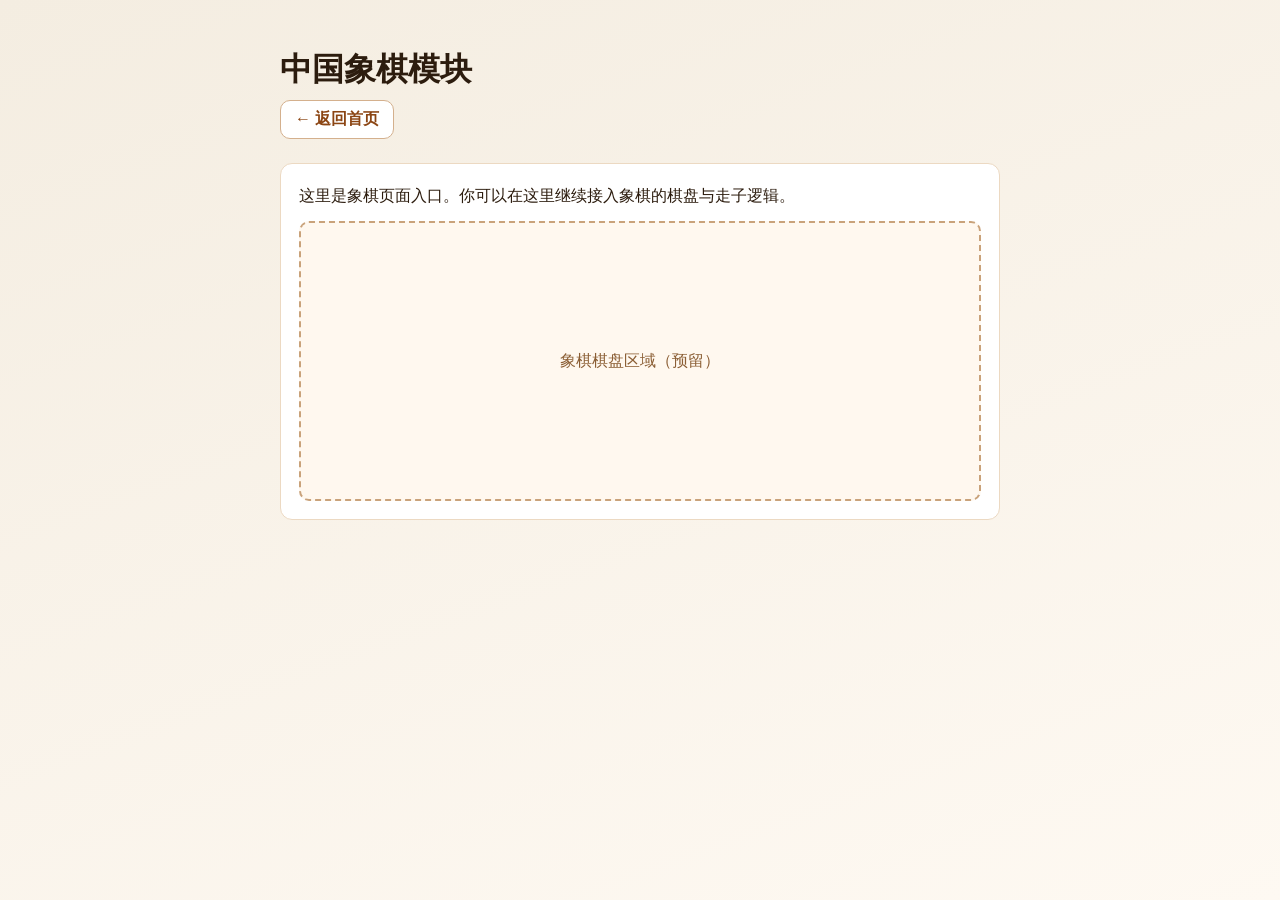
==== chinese-chess.html @ a821d013 "Add home page with Chinese chess and gomoku modules" ====
<!DOCTYPE html>
<html lang="zh-CN">
  <head>
    <meta charset="UTF-8" />
    <meta name="viewport" content="width=device-width, initial-scale=1.0" />
    <title>中国象棋</title>
    <link rel="stylesheet" href="styles.css" />
  </head>
  <body>
    <main class="page">
      <header>
        <h1>中国象棋模块</h1>
        <a class="back-link" href="index.html">← 返回首页</a>
      </header>
      <section class="panel">
        <p>这里是象棋页面入口。你可以在这里继续接入象棋的棋盘与走子逻辑。</p>
        <div class="placeholder">象棋棋盘区域（预留）</div>
      </section>
    </main>
  </body>
</html>
---- styles.css ----
* {
  box-sizing: border-box;
}

body {
  margin: 0;
  min-height: 100vh;
  font-family: "PingFang SC", "Microsoft YaHei", sans-serif;
  background: linear-gradient(160deg, #f4ede1 0%, #fef9f2 100%);
  color: #2c1c0e;
}

main {
  width: min(720px, 92vw);
  margin: 0 auto;
  padding: 48px 0;
}

.home,
.page {
  display: flex;
  flex-direction: column;
  gap: 16px;
}

h1 {
  margin: 0;
}

p {
  margin: 0;
  line-height: 1.7;
}

.button-group {
  display: flex;
  gap: 12px;
  flex-wrap: wrap;
  margin-top: 8px;
}

.game-btn,
.back-link {
  display: inline-flex;
  align-items: center;
  justify-content: center;
  text-decoration: none;
  font-weight: 700;
  border-radius: 10px;
  transition: transform 0.15s ease, box-shadow 0.15s ease;
}

.game-btn {
  padding: 12px 20px;
  background: #8b4513;
  color: #fffdf8;
  box-shadow: 0 6px 14px rgba(139, 69, 19, 0.28);
}

.game-btn:hover,
.back-link:hover {
  transform: translateY(-1px);
}

.back-link {
  margin-top: 8px;
  padding: 8px 14px;
  background: #fff;
  color: #8b4513;
  width: fit-content;
  border: 1px solid #d4b08d;
}

.panel {
  margin-top: 8px;
  background: #fff;
  border-radius: 12px;
  padding: 18px;
  border: 1px solid #ecd9c2;
}

.placeholder {
  margin-top: 12px;
  min-height: 280px;
  border: 2px dashed #c9a27a;
  border-radius: 10px;
  display: grid;
  place-items: center;
  color: #8b5e34;
  background: #fff8ef;
}
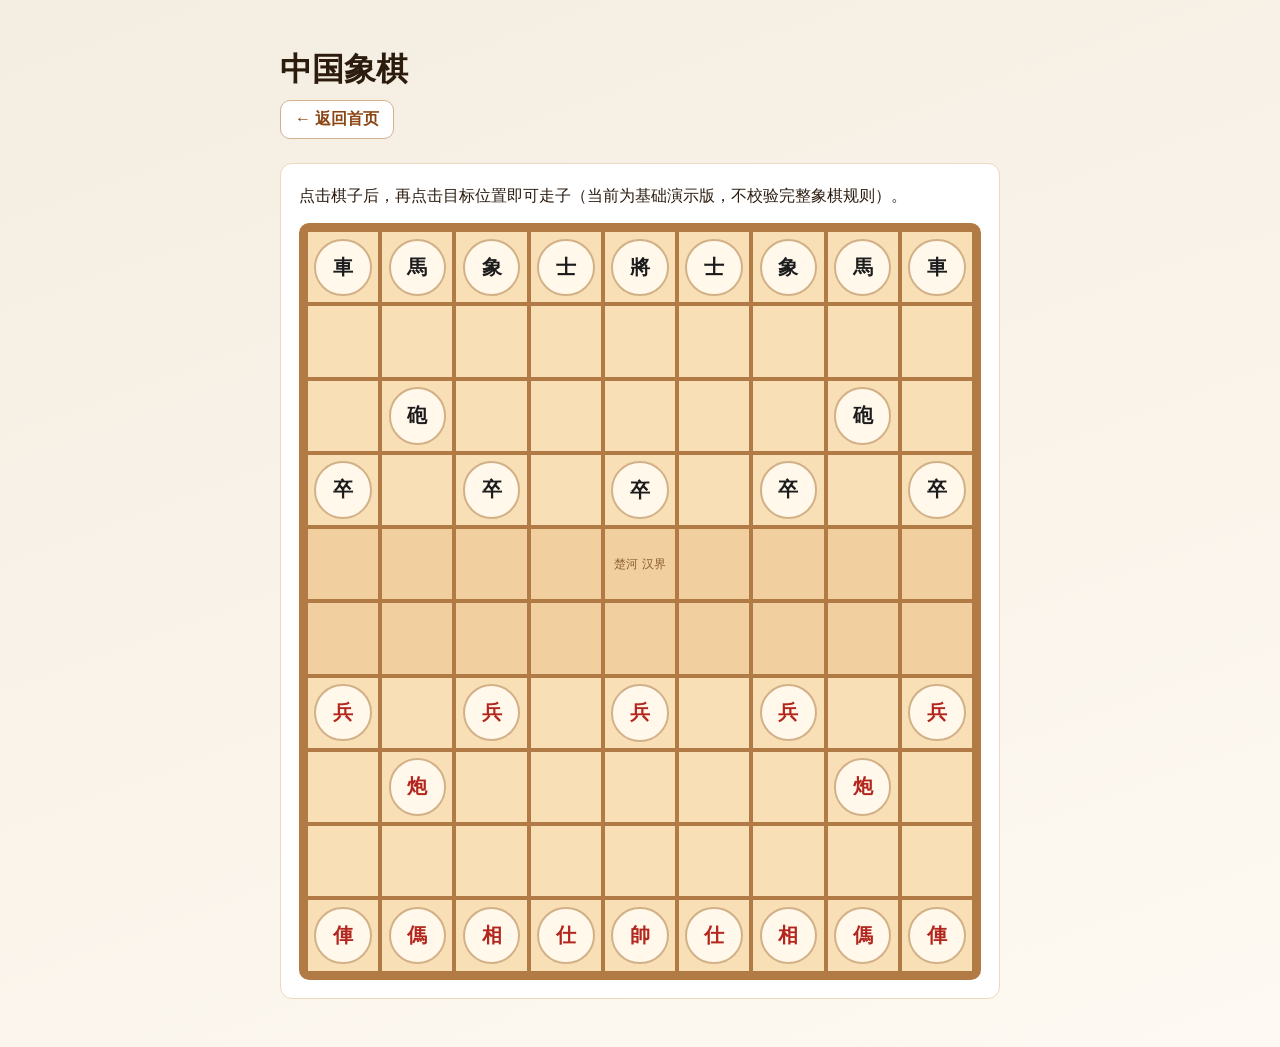
==== commit 9d3c737a: "Implement playable Chinese chess board on module page" ====
--- a/chinese-chess.html
+++ b/chinese-chess.html
@@ -9,13 +9,122 @@
   <body>
     <main class="page">
       <header>
-        <h1>中国象棋模块</h1>
+        <h1>中国象棋</h1>
         <a class="back-link" href="index.html">← 返回首页</a>
       </header>
+
       <section class="panel">
-        <p>这里是象棋页面入口。你可以在这里继续接入象棋的棋盘与走子逻辑。</p>
-        <div class="placeholder">象棋棋盘区域（预留）</div>
+        <p>点击棋子后，再点击目标位置即可走子（当前为基础演示版，不校验完整象棋规则）。</p>
+        <div id="xiangqi-board" class="xiangqi-board" aria-label="中国象棋棋盘"></div>
       </section>
     </main>
+
+    <script>
+      const ROWS = 10;
+      const COLS = 9;
+
+      const initialPieces = [
+        { r: 0, c: 0, t: "車", side: "black" },
+        { r: 0, c: 1, t: "馬", side: "black" },
+        { r: 0, c: 2, t: "象", side: "black" },
+        { r: 0, c: 3, t: "士", side: "black" },
+        { r: 0, c: 4, t: "將", side: "black" },
+        { r: 0, c: 5, t: "士", side: "black" },
+        { r: 0, c: 6, t: "象", side: "black" },
+        { r: 0, c: 7, t: "馬", side: "black" },
+        { r: 0, c: 8, t: "車", side: "black" },
+        { r: 2, c: 1, t: "砲", side: "black" },
+        { r: 2, c: 7, t: "砲", side: "black" },
+        { r: 3, c: 0, t: "卒", side: "black" },
+        { r: 3, c: 2, t: "卒", side: "black" },
+        { r: 3, c: 4, t: "卒", side: "black" },
+        { r: 3, c: 6, t: "卒", side: "black" },
+        { r: 3, c: 8, t: "卒", side: "black" },
+
+        { r: 9, c: 0, t: "俥", side: "red" },
+        { r: 9, c: 1, t: "傌", side: "red" },
+        { r: 9, c: 2, t: "相", side: "red" },
+        { r: 9, c: 3, t: "仕", side: "red" },
+        { r: 9, c: 4, t: "帥", side: "red" },
+        { r: 9, c: 5, t: "仕", side: "red" },
+        { r: 9, c: 6, t: "相", side: "red" },
+        { r: 9, c: 7, t: "傌", side: "red" },
+        { r: 9, c: 8, t: "俥", side: "red" },
+        { r: 7, c: 1, t: "炮", side: "red" },
+        { r: 7, c: 7, t: "炮", side: "red" },
+        { r: 6, c: 0, t: "兵", side: "red" },
+        { r: 6, c: 2, t: "兵", side: "red" },
+        { r: 6, c: 4, t: "兵", side: "red" },
+        { r: 6, c: 6, t: "兵", side: "red" },
+        { r: 6, c: 8, t: "兵", side: "red" },
+      ];
+
+      const board = document.getElementById("xiangqi-board");
+      const state = Array.from({ length: ROWS }, () => Array(COLS).fill(null));
+      let selected = null;
+
+      initialPieces.forEach((p) => {
+        state[p.r][p.c] = { t: p.t, side: p.side };
+      });
+
+      function render() {
+        board.innerHTML = "";
+        for (let r = 0; r < ROWS; r++) {
+          for (let c = 0; c < COLS; c++) {
+            const cell = document.createElement("button");
+            cell.className = "cell";
+            cell.dataset.row = r;
+            cell.dataset.col = c;
+
+            if (r === 4 || r === 5) {
+              cell.classList.add("river");
+              if (r === 4) {
+                cell.textContent = c === 4 ? "楚河 汉界" : "";
+              }
+            }
+
+            const piece = state[r][c];
+            if (piece) {
+              const token = document.createElement("span");
+              token.className = `piece ${piece.side}`;
+              token.textContent = piece.t;
+              cell.appendChild(token);
+            }
+
+            if (selected && selected.r === r && selected.c === c) {
+              cell.classList.add("selected");
+            }
+
+            cell.addEventListener("click", onCellClick);
+            board.appendChild(cell);
+          }
+        }
+      }
+
+      function onCellClick(e) {
+        const r = Number(e.currentTarget.dataset.row);
+        const c = Number(e.currentTarget.dataset.col);
+        const clickedPiece = state[r][c];
+
+        if (!selected) {
+          if (clickedPiece) selected = { r, c };
+          render();
+          return;
+        }
+
+        if (selected.r === r && selected.c === c) {
+          selected = null;
+          render();
+          return;
+        }
+
+        state[r][c] = state[selected.r][selected.c];
+        state[selected.r][selected.c] = null;
+        selected = null;
+        render();
+      }
+
+      render();
+    </script>
   </body>
 </html>
--- a/styles.css
+++ b/styles.css
@@ -89,3 +89,55 @@
   color: #8b5e34;
   background: #fff8ef;
 }
+
+
+.xiangqi-board {
+  margin-top: 14px;
+  display: grid;
+  grid-template-columns: repeat(9, minmax(34px, 1fr));
+  gap: 2px;
+  background: #b27a45;
+  padding: 8px;
+  border-radius: 10px;
+}
+
+.cell {
+  aspect-ratio: 1 / 1;
+  border: 1px solid #b07a47;
+  background: #f8dfb5;
+  color: #8b5e34;
+  font-size: 12px;
+  cursor: pointer;
+  display: grid;
+  place-items: center;
+  padding: 0;
+}
+
+.cell.river {
+  background: #f2cf9f;
+}
+
+.cell.selected {
+  outline: 3px solid #1f6feb;
+  z-index: 1;
+}
+
+.piece {
+  width: 82%;
+  height: 82%;
+  border-radius: 50%;
+  display: grid;
+  place-items: center;
+  font-size: 20px;
+  font-weight: 700;
+  background: #fff8eb;
+  border: 2px solid #d3b188;
+}
+
+.piece.red {
+  color: #b3261e;
+}
+
+.piece.black {
+  color: #1c1c1c;
+}
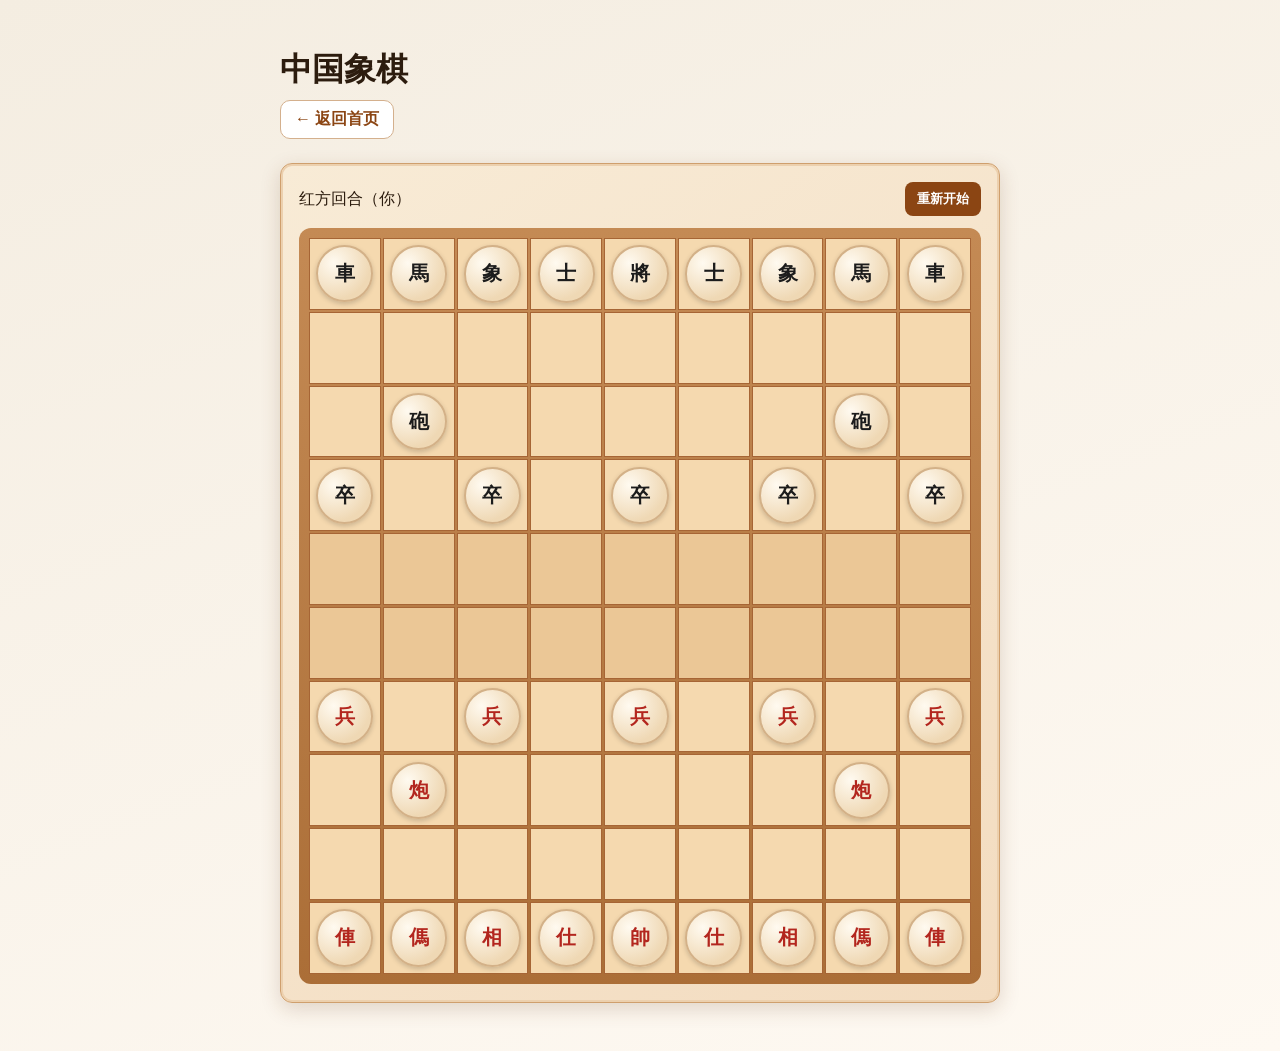
==== commit 94d5f6a5: "Upgrade Xiangqi and Gomoku with polished UI and AI gameplay" ====
--- a/chinese-chess.html
+++ b/chinese-chess.html
@@ -13,118 +13,200 @@
         <a class="back-link" href="index.html">← 返回首页</a>
       </header>
 
-      <section class="panel">
-        <p>点击棋子后，再点击目标位置即可走子（当前为基础演示版，不校验完整象棋规则）。</p>
+      <section class="panel ornate">
+        <div class="game-toolbar">
+          <p id="xq-status">红方回合</p>
+          <button id="xq-restart" class="mini-btn">重新开始</button>
+        </div>
         <div id="xiangqi-board" class="xiangqi-board" aria-label="中国象棋棋盘"></div>
       </section>
     </main>
 
     <script>
-      const ROWS = 10;
-      const COLS = 9;
-
-      const initialPieces = [
-        { r: 0, c: 0, t: "車", side: "black" },
-        { r: 0, c: 1, t: "馬", side: "black" },
-        { r: 0, c: 2, t: "象", side: "black" },
-        { r: 0, c: 3, t: "士", side: "black" },
-        { r: 0, c: 4, t: "將", side: "black" },
-        { r: 0, c: 5, t: "士", side: "black" },
-        { r: 0, c: 6, t: "象", side: "black" },
-        { r: 0, c: 7, t: "馬", side: "black" },
-        { r: 0, c: 8, t: "車", side: "black" },
-        { r: 2, c: 1, t: "砲", side: "black" },
-        { r: 2, c: 7, t: "砲", side: "black" },
-        { r: 3, c: 0, t: "卒", side: "black" },
-        { r: 3, c: 2, t: "卒", side: "black" },
-        { r: 3, c: 4, t: "卒", side: "black" },
-        { r: 3, c: 6, t: "卒", side: "black" },
-        { r: 3, c: 8, t: "卒", side: "black" },
-
-        { r: 9, c: 0, t: "俥", side: "red" },
-        { r: 9, c: 1, t: "傌", side: "red" },
-        { r: 9, c: 2, t: "相", side: "red" },
-        { r: 9, c: 3, t: "仕", side: "red" },
-        { r: 9, c: 4, t: "帥", side: "red" },
-        { r: 9, c: 5, t: "仕", side: "red" },
-        { r: 9, c: 6, t: "相", side: "red" },
-        { r: 9, c: 7, t: "傌", side: "red" },
-        { r: 9, c: 8, t: "俥", side: "red" },
-        { r: 7, c: 1, t: "炮", side: "red" },
-        { r: 7, c: 7, t: "炮", side: "red" },
-        { r: 6, c: 0, t: "兵", side: "red" },
-        { r: 6, c: 2, t: "兵", side: "red" },
-        { r: 6, c: 4, t: "兵", side: "red" },
-        { r: 6, c: 6, t: "兵", side: "red" },
-        { r: 6, c: 8, t: "兵", side: "red" },
+      const ROWS = 10, COLS = 9;
+      const statusEl = document.getElementById("xq-status");
+      const boardEl = document.getElementById("xiangqi-board");
+      const restartBtn = document.getElementById("xq-restart");
+
+      const initial = [
+        ["br", "bn", "bb", "ba", "bk", "ba", "bb", "bn", "br"],
+        [null, null, null, null, null, null, null, null, null],
+        [null, "bc", null, null, null, null, null, "bc", null],
+        ["bp", null, "bp", null, "bp", null, "bp", null, "bp"],
+        [null, null, null, null, null, null, null, null, null],
+        [null, null, null, null, null, null, null, null, null],
+        ["rp", null, "rp", null, "rp", null, "rp", null, "rp"],
+        [null, "rc", null, null, null, null, null, "rc", null],
+        [null, null, null, null, null, null, null, null, null],
+        ["rr", "rn", "rb", "ra", "rk", "ra", "rb", "rn", "rr"],
       ];
-
-      const board = document.getElementById("xiangqi-board");
-      const state = Array.from({ length: ROWS }, () => Array(COLS).fill(null));
-      let selected = null;
-
-      initialPieces.forEach((p) => {
-        state[p.r][p.c] = { t: p.t, side: p.side };
-      });
+      const labels = { r: "俥", n: "傌", b: "相", a: "仕", k: "帥", c: "炮", p: "兵", br: "車", bn: "馬", bb: "象", ba: "士", bk: "將", bc: "砲", bp: "卒" };
+      let board, turn, selected, winner;
+
+      const clone = (b) => b.map((r) => r.slice());
+      const inBounds = (r, c) => r >= 0 && r < 10 && c >= 0 && c < 9;
+      const sideOf = (p) => (p ? p[0] : null);
+      const typeOf = (p) => (p ? p[1] : null);
+
+      function reset() { board = clone(initial); turn = "r"; selected = null; winner = null; render(); }
+      restartBtn.onclick = reset;
+
+      function palace(side) { return side === "r" ? { rs: 7, re: 9, cs: 3, ce: 5 } : { rs: 0, re: 2, cs: 3, ce: 5 }; }
+      function inPalace(side, r, c) { const p = palace(side); return r >= p.rs && r <= p.re && c >= p.cs && c <= p.ce; }
+
+      function clearPath(fr, fc, tr, tc, b) {
+        const dr = Math.sign(tr - fr), dc = Math.sign(tc - fc);
+        let r = fr + dr, c = fc + dc;
+        while (r !== tr || c !== tc) { if (b[r][c]) return false; r += dr; c += dc; }
+        return true;
+      }
+      function countPath(fr, fc, tr, tc, b) {
+        const dr = Math.sign(tr - fr), dc = Math.sign(tc - fc);
+        let r = fr + dr, c = fc + dc, n = 0;
+        while (r !== tr || c !== tc) { if (b[r][c]) n++; r += dr; c += dc; }
+        return n;
+      }
+
+      function pseudoLegal(fr, fc, tr, tc, b) {
+        if (!inBounds(tr, tc) || (fr === tr && fc === tc)) return false;
+        const p = b[fr][fc], t = b[tr][tc]; if (!p) return false;
+        const s = sideOf(p), ty = typeOf(p);
+        if (t && sideOf(t) === s) return false;
+        const dr = tr - fr, dc = tc - fc, adr = Math.abs(dr), adc = Math.abs(dc);
+
+        if (ty === "r") return (fr === tr || fc === tc) && clearPath(fr, fc, tr, tc, b);
+        if (ty === "n") {
+          if (!(adr === 2 && adc === 1) && !(adr === 1 && adc === 2)) return false;
+          const leg = adr === 2 ? [fr + dr / 2, fc] : [fr, fc + dc / 2];
+          return !b[leg[0]][leg[1]];
+        }
+        if (ty === "b") {
+          if (!(adr === 2 && adc === 2)) return false;
+          if (s === "r" && tr < 5) return false;
+          if (s === "b" && tr > 4) return false;
+          return !b[fr + dr / 2][fc + dc / 2];
+        }
+        if (ty === "a") return adr === 1 && adc === 1 && inPalace(s, tr, tc);
+        if (ty === "k") {
+          if (!inPalace(s, tr, tc)) return false;
+          return adr + adc === 1;
+        }
+        if (ty === "c") {
+          if (!(fr === tr || fc === tc)) return false;
+          const n = countPath(fr, fc, tr, tc, b);
+          return t ? n === 1 : n === 0;
+        }
+        if (ty === "p") {
+          const forward = s === "r" ? -1 : 1;
+          const crossed = s === "r" ? fr <= 4 : fr >= 5;
+          if (dr === forward && dc === 0) return true;
+          if (crossed && dr === 0 && adc === 1) return true;
+          return false;
+        }
+        return false;
+      }
+
+      function generalsFace(b) {
+        let rk, bk;
+        for (let r = 0; r < 10; r++) for (let c = 0; c < 9; c++) {
+          if (b[r][c] === "rk") rk = [r, c];
+          if (b[r][c] === "bk") bk = [r, c];
+        }
+        if (!rk || !bk || rk[1] !== bk[1]) return false;
+        const c = rk[1], [s, e] = rk[0] < bk[0] ? [rk[0] + 1, bk[0]] : [bk[0] + 1, rk[0]];
+        for (let r = s; r < e; r++) if (b[r][c]) return false;
+        return true;
+      }
+
+      function inCheck(side, b) {
+        let kr = -1, kc = -1;
+        for (let r = 0; r < 10; r++) for (let c = 0; c < 9; c++) if (b[r][c] === side + "k") { kr = r; kc = c; }
+        if (kr < 0) return true;
+        const enemy = side === "r" ? "b" : "r";
+        for (let r = 0; r < 10; r++) for (let c = 0; c < 9; c++) {
+          if (b[r][c] && sideOf(b[r][c]) === enemy && pseudoLegal(r, c, kr, kc, b)) return true;
+        }
+        return generalsFace(b);
+      }
+
+      function legalMove(fr, fc, tr, tc, side, b) {
+        if (!pseudoLegal(fr, fc, tr, tc, b)) return false;
+        const nb = clone(b); nb[tr][tc] = nb[fr][fc]; nb[fr][fc] = null;
+        if (generalsFace(nb)) return false;
+        return !inCheck(side, nb);
+      }
+
+      function allMoves(side, b) {
+        const moves = [];
+        for (let fr = 0; fr < 10; fr++) for (let fc = 0; fc < 9; fc++) {
+          if (!b[fr][fc] || sideOf(b[fr][fc]) !== side) continue;
+          for (let tr = 0; tr < 10; tr++) for (let tc = 0; tc < 9; tc++) if (legalMove(fr, fc, tr, tc, side, b)) moves.push([fr, fc, tr, tc]);
+        }
+        return moves;
+      }
+
+      function evaluate(b) {
+        const val = { k: 10000, r: 500, n: 300, b: 120, a: 120, c: 280, p: 90 };
+        let s = 0;
+        for (let r = 0; r < 10; r++) for (let c = 0; c < 9; c++) {
+          const p = b[r][c]; if (!p) continue;
+          const sign = sideOf(p) === "b" ? 1 : -1;
+          s += sign * val[typeOf(p)];
+        }
+        return s;
+      }
+
+      function botMove() {
+        if (turn !== "b" || winner) return;
+        const moves = allMoves("b", board);
+        if (!moves.length) { winner = inCheck("b", board) ? "红方胜（将死）" : "和棋（困毙）"; render(); return; }
+        let best = null, bestScore = -Infinity;
+        for (const m of moves) {
+          const nb = clone(board); nb[m[2]][m[3]] = nb[m[0]][m[1]]; nb[m[0]][m[1]] = null;
+          const score = evaluate(nb) + Math.random() * 5;
+          if (score > bestScore) { bestScore = score; best = m; }
+        }
+        board[best[2]][best[3]] = board[best[0]][best[1]]; board[best[0]][best[1]] = null;
+        turn = "r";
+        if (!allMoves("r", board).length) winner = inCheck("r", board) ? "黑方胜（将死）" : "和棋（困毙）";
+        render();
+      }
+
+      function clickCell(e) {
+        if (winner || turn !== "r") return;
+        const r = +e.currentTarget.dataset.r, c = +e.currentTarget.dataset.c;
+        const p = board[r][c];
+        if (!selected) { if (p && sideOf(p) === "r") selected = [r, c]; render(); return; }
+        const [sr, sc] = selected;
+        if (p && sideOf(p) === "r") { selected = [r, c]; render(); return; }
+        if (legalMove(sr, sc, r, c, "r", board)) {
+          board[r][c] = board[sr][sc]; board[sr][sc] = null; selected = null; turn = "b";
+          if (!allMoves("b", board).length) winner = inCheck("b", board) ? "红方胜（将死）" : "和棋（困毙）";
+          render();
+          setTimeout(botMove, 300);
+        }
+      }
 
       function render() {
-        board.innerHTML = "";
-        for (let r = 0; r < ROWS; r++) {
-          for (let c = 0; c < COLS; c++) {
-            const cell = document.createElement("button");
-            cell.className = "cell";
-            cell.dataset.row = r;
-            cell.dataset.col = c;
-
-            if (r === 4 || r === 5) {
-              cell.classList.add("river");
-              if (r === 4) {
-                cell.textContent = c === 4 ? "楚河 汉界" : "";
-              }
-            }
-
-            const piece = state[r][c];
-            if (piece) {
-              const token = document.createElement("span");
-              token.className = `piece ${piece.side}`;
-              token.textContent = piece.t;
-              cell.appendChild(token);
-            }
-
-            if (selected && selected.r === r && selected.c === c) {
-              cell.classList.add("selected");
-            }
-
-            cell.addEventListener("click", onCellClick);
-            board.appendChild(cell);
+        boardEl.innerHTML = "";
+        for (let r = 0; r < 10; r++) for (let c = 0; c < 9; c++) {
+          const cell = document.createElement("button");
+          cell.className = "cell" + ((r === 4 || r === 5) ? " river" : "") + (selected && selected[0] === r && selected[1] === c ? " selected" : "");
+          cell.dataset.r = r; cell.dataset.c = c;
+          const p = board[r][c];
+          if (p) {
+            const span = document.createElement("span");
+            span.className = `piece ${sideOf(p) === "r" ? "red" : "black"}`;
+            span.textContent = labels[p] || labels[typeOf(p)];
+            cell.appendChild(span);
           }
-        }
-      }
-
-      function onCellClick(e) {
-        const r = Number(e.currentTarget.dataset.row);
-        const c = Number(e.currentTarget.dataset.col);
-        const clickedPiece = state[r][c];
-
-        if (!selected) {
-          if (clickedPiece) selected = { r, c };
-          render();
-          return;
-        }
-
-        if (selected.r === r && selected.c === c) {
-          selected = null;
-          render();
-          return;
-        }
-
-        state[r][c] = state[selected.r][selected.c];
-        state[selected.r][selected.c] = null;
-        selected = null;
-        render();
-      }
-
-      render();
+          cell.onclick = clickCell;
+          boardEl.appendChild(cell);
+        }
+        if (winner) statusEl.textContent = winner;
+        else statusEl.textContent = turn === "r" ? "红方回合（你）" : "黑方回合（AI）";
+      }
+      reset();
     </script>
   </body>
 </html>
--- a/styles.css
+++ b/styles.css
@@ -141,3 +141,75 @@
 .piece.black {
   color: #1c1c1c;
 }
+
+
+.ornate {
+  background: linear-gradient(145deg, #f8ebd6, #f3dcc0);
+  border: 1px solid #cf9f6d;
+  box-shadow: inset 0 0 0 2px #ecd0ae, 0 6px 20px rgba(98, 56, 20, 0.18);
+}
+
+.game-toolbar {
+  display: flex;
+  justify-content: space-between;
+  align-items: center;
+  gap: 12px;
+  margin-bottom: 12px;
+}
+
+.mini-btn {
+  border: 0;
+  border-radius: 8px;
+  background: #8b4513;
+  color: #fff;
+  padding: 8px 12px;
+  cursor: pointer;
+  font-weight: 700;
+}
+
+.xiangqi-board {
+  margin-top: 8px;
+  display: grid;
+  grid-template-columns: repeat(9, minmax(34px, 1fr));
+  gap: 2px;
+  background: linear-gradient(180deg, #c48a54, #ab6e37);
+  padding: 10px;
+  border-radius: 12px;
+}
+
+.cell { background: #f5d9af; border: 1px solid #a66535; }
+.cell.river { background: #ebc796; }
+.cell.selected { outline: 3px solid #1177ff; }
+
+.piece {
+  background: radial-gradient(circle at 30% 30%, #fffaf0, #efd8b4 70%);
+  box-shadow: 0 2px 5px rgba(0,0,0,.18);
+}
+
+.gomoku-board {
+  display: grid;
+  grid-template-columns: repeat(15, minmax(22px, 1fr));
+  gap: 1px;
+  background: #a56b38;
+  padding: 8px;
+  border-radius: 10px;
+}
+
+.gm-cell {
+  aspect-ratio: 1;
+  border: 0;
+  background: #e8bf84;
+  display: grid;
+  place-items: center;
+  padding: 0;
+}
+
+.gm-piece {
+  width: 82%;
+  height: 82%;
+  border-radius: 50%;
+  box-shadow: 0 2px 5px rgba(0,0,0,.35);
+}
+
+.gm-piece.black { background: radial-gradient(circle at 30% 30%, #666, #111 70%); }
+.gm-piece.white { background: radial-gradient(circle at 30% 30%, #fff, #ddd 70%); border: 1px solid #bbb; }
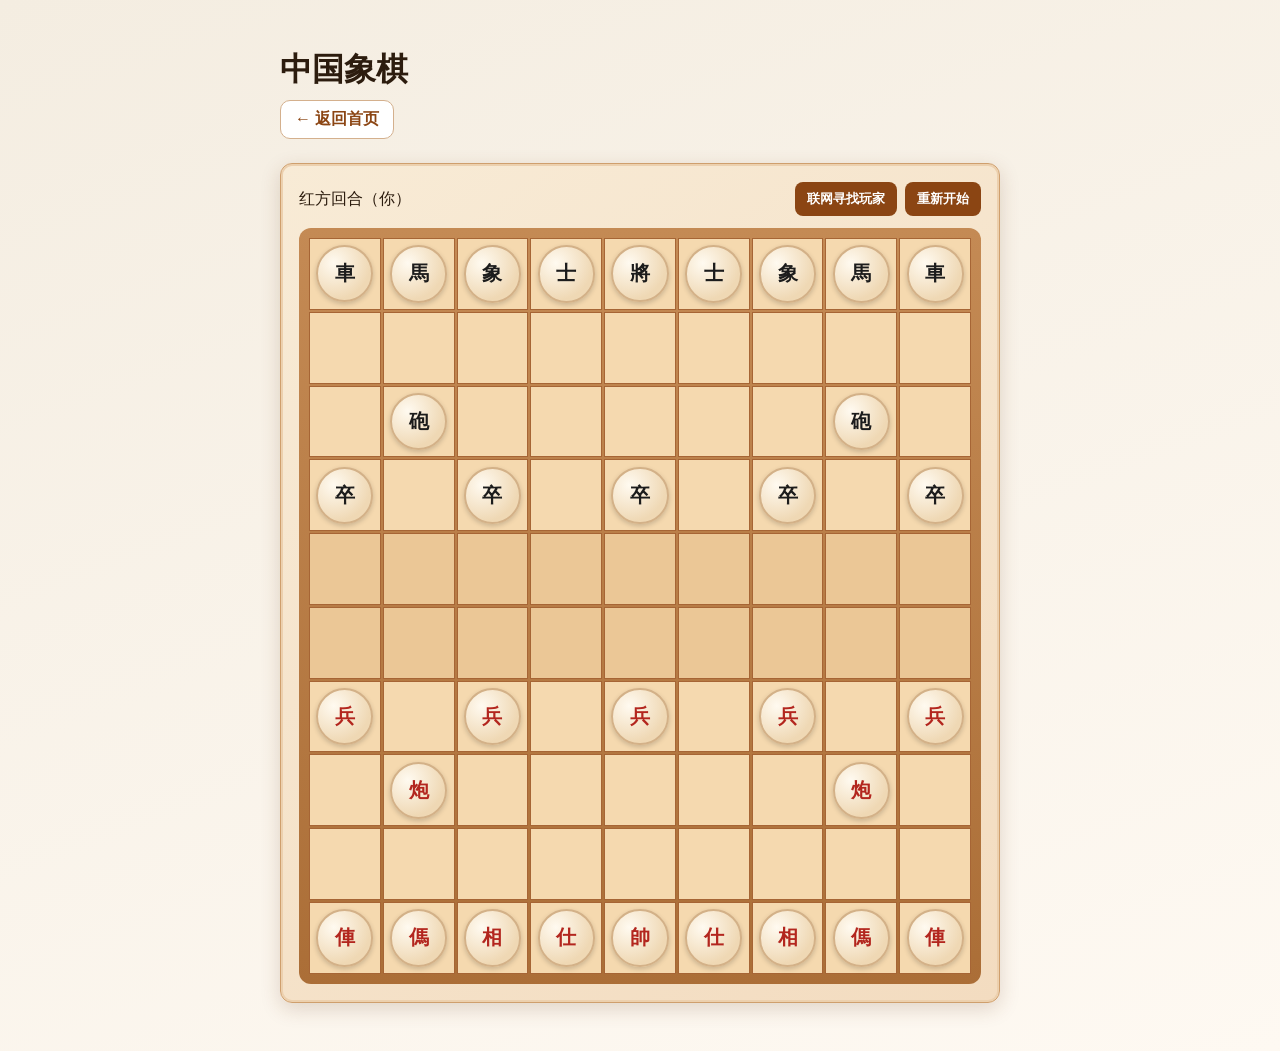
==== commit de29523a: "Add online matchmaking flow UI to Xiangqi and Gomoku" ====
--- a/chinese-chess.html
+++ b/chinese-chess.html
@@ -16,7 +16,10 @@
       <section class="panel ornate">
         <div class="game-toolbar">
           <p id="xq-status">红方回合</p>
-          <button id="xq-restart" class="mini-btn">重新开始</button>
+          <div class="toolbar-actions">
+            <button id="xq-find" class="mini-btn">联网寻找玩家</button>
+            <button id="xq-restart" class="mini-btn">重新开始</button>
+          </div>
         </div>
         <div id="xiangqi-board" class="xiangqi-board" aria-label="中国象棋棋盘"></div>
       </section>
@@ -27,6 +30,7 @@
       const statusEl = document.getElementById("xq-status");
       const boardEl = document.getElementById("xiangqi-board");
       const restartBtn = document.getElementById("xq-restart");
+      const findBtn = document.getElementById("xq-find");
 
       const initial = [
         ["br", "bn", "bb", "ba", "bk", "ba", "bb", "bn", "br"],
@@ -42,6 +46,8 @@
       ];
       const labels = { r: "俥", n: "傌", b: "相", a: "仕", k: "帥", c: "炮", p: "兵", br: "車", bn: "馬", bb: "象", ba: "士", bk: "將", bc: "砲", bp: "卒" };
       let board, turn, selected, winner;
+      let onlineMode = false;
+      let mySide = "r";
 
       const clone = (b) => b.map((r) => r.slice());
       const inBounds = (r, c) => r >= 0 && r < 10 && c >= 0 && c < 9;
@@ -50,6 +56,47 @@
 
       function reset() { board = clone(initial); turn = "r"; selected = null; winner = null; render(); }
       restartBtn.onclick = reset;
+
+      findBtn.onclick = () => {
+        findBtn.disabled = true;
+        findBtn.textContent = "正在寻找…";
+        statusEl.textContent = "正在互联网匹配玩家…";
+        const wait = 1200 + Math.floor(Math.random() * 1200);
+        setTimeout(() => {
+          const ok = confirm("已匹配到玩家，是否开始对战？");
+          findBtn.disabled = false;
+          findBtn.textContent = "联网寻找玩家";
+          if (!ok) {
+            statusEl.textContent = "已取消匹配";
+            return;
+          }
+          onlineMode = true;
+          mySide = Math.random() > 0.5 ? "r" : "b";
+          reset();
+          statusEl.textContent = mySide === "r" ? "已联机：你执红，对手执黑" : "已联机：你执黑，对手执红";
+          if (turn !== mySide) setTimeout(botMove, 1200 + Math.floor(Math.random() * 800));
+        }, wait);
+      };
+
+      let audioCtx = null;
+      function playMoveSound(isCapture = false) {
+        try {
+          if (!audioCtx) audioCtx = new (window.AudioContext || window.webkitAudioContext)();
+          const now = audioCtx.currentTime;
+          const osc = audioCtx.createOscillator();
+          const gain = audioCtx.createGain();
+          osc.type = "triangle";
+          osc.frequency.setValueAtTime(isCapture ? 520 : 420, now);
+          osc.frequency.exponentialRampToValueAtTime(isCapture ? 380 : 300, now + 0.08);
+          gain.gain.setValueAtTime(0.0001, now);
+          gain.gain.exponentialRampToValueAtTime(0.18, now + 0.01);
+          gain.gain.exponentialRampToValueAtTime(0.0001, now + 0.14);
+          osc.connect(gain);
+          gain.connect(audioCtx.destination);
+          osc.start(now);
+          osc.stop(now + 0.15);
+        } catch (e) {}
+      }
 
       function palace(side) { return side === "r" ? { rs: 7, re: 9, cs: 3, ce: 5 } : { rs: 0, re: 2, cs: 3, ce: 5 }; }
       function inPalace(side, r, c) { const p = palace(side); return r >= p.rs && r <= p.re && c >= p.cs && c <= p.ce; }
@@ -157,7 +204,9 @@
       }
 
       function botMove() {
-        if (turn !== "b" || winner) return;
+        if (winner) return;
+        if (onlineMode && turn !== (mySide === "r" ? "b" : "r")) return;
+        if (!onlineMode && turn !== "b") return;
         const moves = allMoves("b", board);
         if (!moves.length) { winner = inCheck("b", board) ? "红方胜（将死）" : "和棋（困毙）"; render(); return; }
         let best = null, bestScore = -Infinity;
@@ -166,24 +215,31 @@
           const score = evaluate(nb) + Math.random() * 5;
           if (score > bestScore) { bestScore = score; best = m; }
         }
+        const isCapture = !!board[best[2]][best[3]];
         board[best[2]][best[3]] = board[best[0]][best[1]]; board[best[0]][best[1]] = null;
+        playMoveSound(isCapture);
         turn = "r";
         if (!allMoves("r", board).length) winner = inCheck("r", board) ? "黑方胜（将死）" : "和棋（困毙）";
         render();
       }
 
       function clickCell(e) {
-        if (winner || turn !== "r") return;
+        if (winner) return;
+        if (turn !== mySide) return;
         const r = +e.currentTarget.dataset.r, c = +e.currentTarget.dataset.c;
         const p = board[r][c];
         if (!selected) { if (p && sideOf(p) === "r") selected = [r, c]; render(); return; }
         const [sr, sc] = selected;
         if (p && sideOf(p) === "r") { selected = [r, c]; render(); return; }
         if (legalMove(sr, sc, r, c, "r", board)) {
+          const isCapture = !!board[r][c];
           board[r][c] = board[sr][sc]; board[sr][sc] = null; selected = null; turn = "b";
+          playMoveSound(isCapture);
           if (!allMoves("b", board).length) winner = inCheck("b", board) ? "红方胜（将死）" : "和棋（困毙）";
+          statusEl.textContent = "黑方思考中…";
           render();
-          setTimeout(botMove, 300);
+          const thinkMs = 1000 + Math.floor(Math.random() * 1000);
+          setTimeout(botMove, thinkMs);
         }
       }
 
@@ -204,7 +260,11 @@
           boardEl.appendChild(cell);
         }
         if (winner) statusEl.textContent = winner;
-        else statusEl.textContent = turn === "r" ? "红方回合（你）" : "黑方回合（AI）";
+        else if (onlineMode) {
+          const me = mySide === "r" ? "红" : "黑";
+          const mine = turn === mySide;
+          statusEl.textContent = mine ? `联机中：轮到你（${me}方）` : "联机中：对手思考中…";
+        } else statusEl.textContent = turn === "r" ? "红方回合（你）" : "黑方思考中…";
       }
       reset();
     </script>
--- a/styles.css
+++ b/styles.css
@@ -213,3 +213,7 @@
 
 .gm-piece.black { background: radial-gradient(circle at 30% 30%, #666, #111 70%); }
 .gm-piece.white { background: radial-gradient(circle at 30% 30%, #fff, #ddd 70%); border: 1px solid #bbb; }
+
+
+.toolbar-actions { display:flex; gap:8px; flex-wrap:wrap; }
+.mini-btn:disabled { opacity:.65; cursor:not-allowed; }
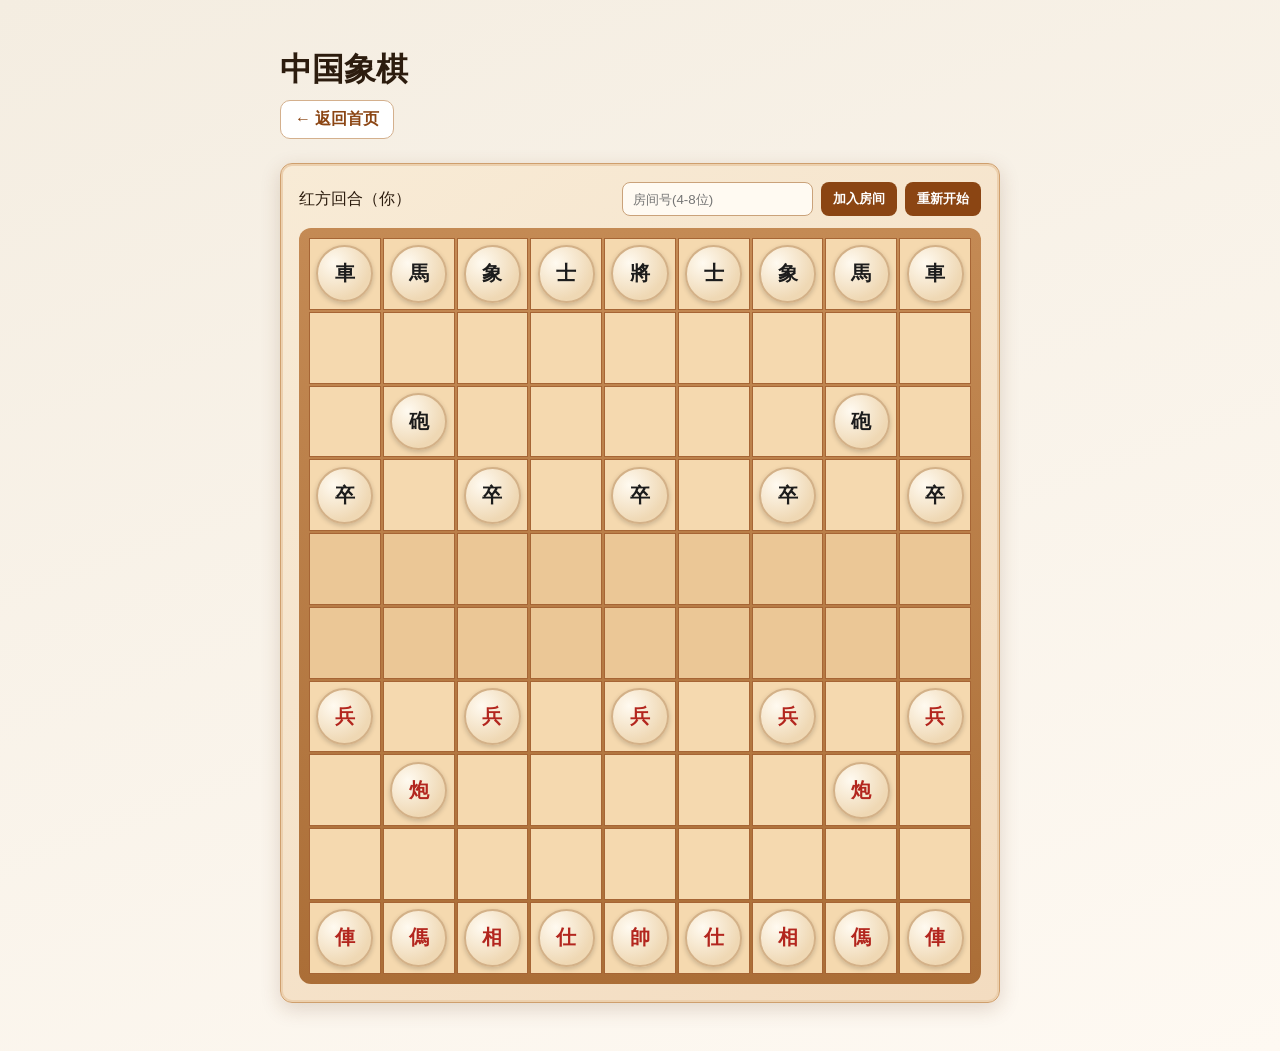
==== commit 12d236a1: "Implement real-time room-based online multiplayer with reconnect-ready flow" ====
--- a/chinese-chess.html
+++ b/chinese-chess.html
@@ -17,20 +17,22 @@
         <div class="game-toolbar">
           <p id="xq-status">红方回合</p>
           <div class="toolbar-actions">
-            <button id="xq-find" class="mini-btn">联网寻找玩家</button>
+            <input id="xq-room" class="room-input" placeholder="房间号(4-8位)" />
+            <button id="xq-find" class="mini-btn">加入房间</button>
             <button id="xq-restart" class="mini-btn">重新开始</button>
           </div>
         </div>
         <div id="xiangqi-board" class="xiangqi-board" aria-label="中国象棋棋盘"></div>
       </section>
     </main>
-
+    <script src="realtime.js"></script>
     <script>
       const ROWS = 10, COLS = 9;
       const statusEl = document.getElementById("xq-status");
       const boardEl = document.getElementById("xiangqi-board");
       const restartBtn = document.getElementById("xq-restart");
       const findBtn = document.getElementById("xq-find");
+      const roomInput = document.getElementById("xq-room");
 
       const initial = [
         ["br", "bn", "bb", "ba", "bk", "ba", "bb", "bn", "br"],
@@ -48,6 +50,7 @@
       let board, turn, selected, winner;
       let onlineMode = false;
       let mySide = "r";
+      let rtc = null;
 
       const clone = (b) => b.map((r) => r.slice());
       const inBounds = (r, c) => r >= 0 && r < 10 && c >= 0 && c < 9;
@@ -58,24 +61,30 @@
       restartBtn.onclick = reset;
 
       findBtn.onclick = () => {
-        findBtn.disabled = true;
-        findBtn.textContent = "正在寻找…";
-        statusEl.textContent = "正在互联网匹配玩家…";
-        const wait = 1200 + Math.floor(Math.random() * 1200);
-        setTimeout(() => {
-          const ok = confirm("已匹配到玩家，是否开始对战？");
-          findBtn.disabled = false;
-          findBtn.textContent = "联网寻找玩家";
-          if (!ok) {
-            statusEl.textContent = "已取消匹配";
-            return;
-          }
+        const room = roomInput.value.trim().toUpperCase();
+        if (!room) return alert("请输入房间号");
+        rtc = new RealtimeClient("xiangqi", initial);
+        rtc.on("err", (m) => alert(m.msg));
+        rtc.on("joined", (m) => {
           onlineMode = true;
-          mySide = Math.random() > 0.5 ? "r" : "b";
-          reset();
-          statusEl.textContent = mySide === "r" ? "已联机：你执红，对手执黑" : "已联机：你执黑，对手执红";
-          if (turn !== mySide) setTimeout(botMove, 1200 + Math.floor(Math.random() * 800));
-        }, wait);
+          mySide = m.seat === "A" ? "r" : "b";
+          statusEl.textContent = `已加入房间 ${m.room}，等待对手…`;
+        });
+        rtc.on("start", (m) => {
+          board = m.state.board;
+          turn = m.state.turn === "A" ? "r" : "b";
+          winner = null; selected = null;
+          render();
+        });
+        rtc.on("sync", (m) => {
+          board = m.state.board;
+          turn = m.state.turn === "A" ? "r" : "b";
+          winner = m.state.winner || null;
+          selected = null;
+          render();
+        });
+        rtc.on("closed", () => statusEl.textContent = "连接断开，可重连房间");
+        rtc.connect(room, "玩家");
       };
 
       let audioCtx = null;
@@ -238,8 +247,12 @@
           if (!allMoves("b", board).length) winner = inCheck("b", board) ? "红方胜（将死）" : "和棋（困毙）";
           statusEl.textContent = "黑方思考中…";
           render();
-          const thinkMs = 1000 + Math.floor(Math.random() * 1000);
-          setTimeout(botMove, thinkMs);
+          if (onlineMode && rtc) {
+            rtc.sync({ board, turn: turn === "r" ? "A" : "B", winner });
+          } else {
+            const thinkMs = 1000 + Math.floor(Math.random() * 1000);
+            setTimeout(botMove, thinkMs);
+          }
         }
       }
 
--- a/styles.css
+++ b/styles.css
@@ -217,3 +217,5 @@
 
 .toolbar-actions { display:flex; gap:8px; flex-wrap:wrap; }
 .mini-btn:disabled { opacity:.65; cursor:not-allowed; }
+
+.room-input{padding:8px 10px;border:1px solid #caa27a;border-radius:8px;min-width:130px;background:#fffaf2;}
